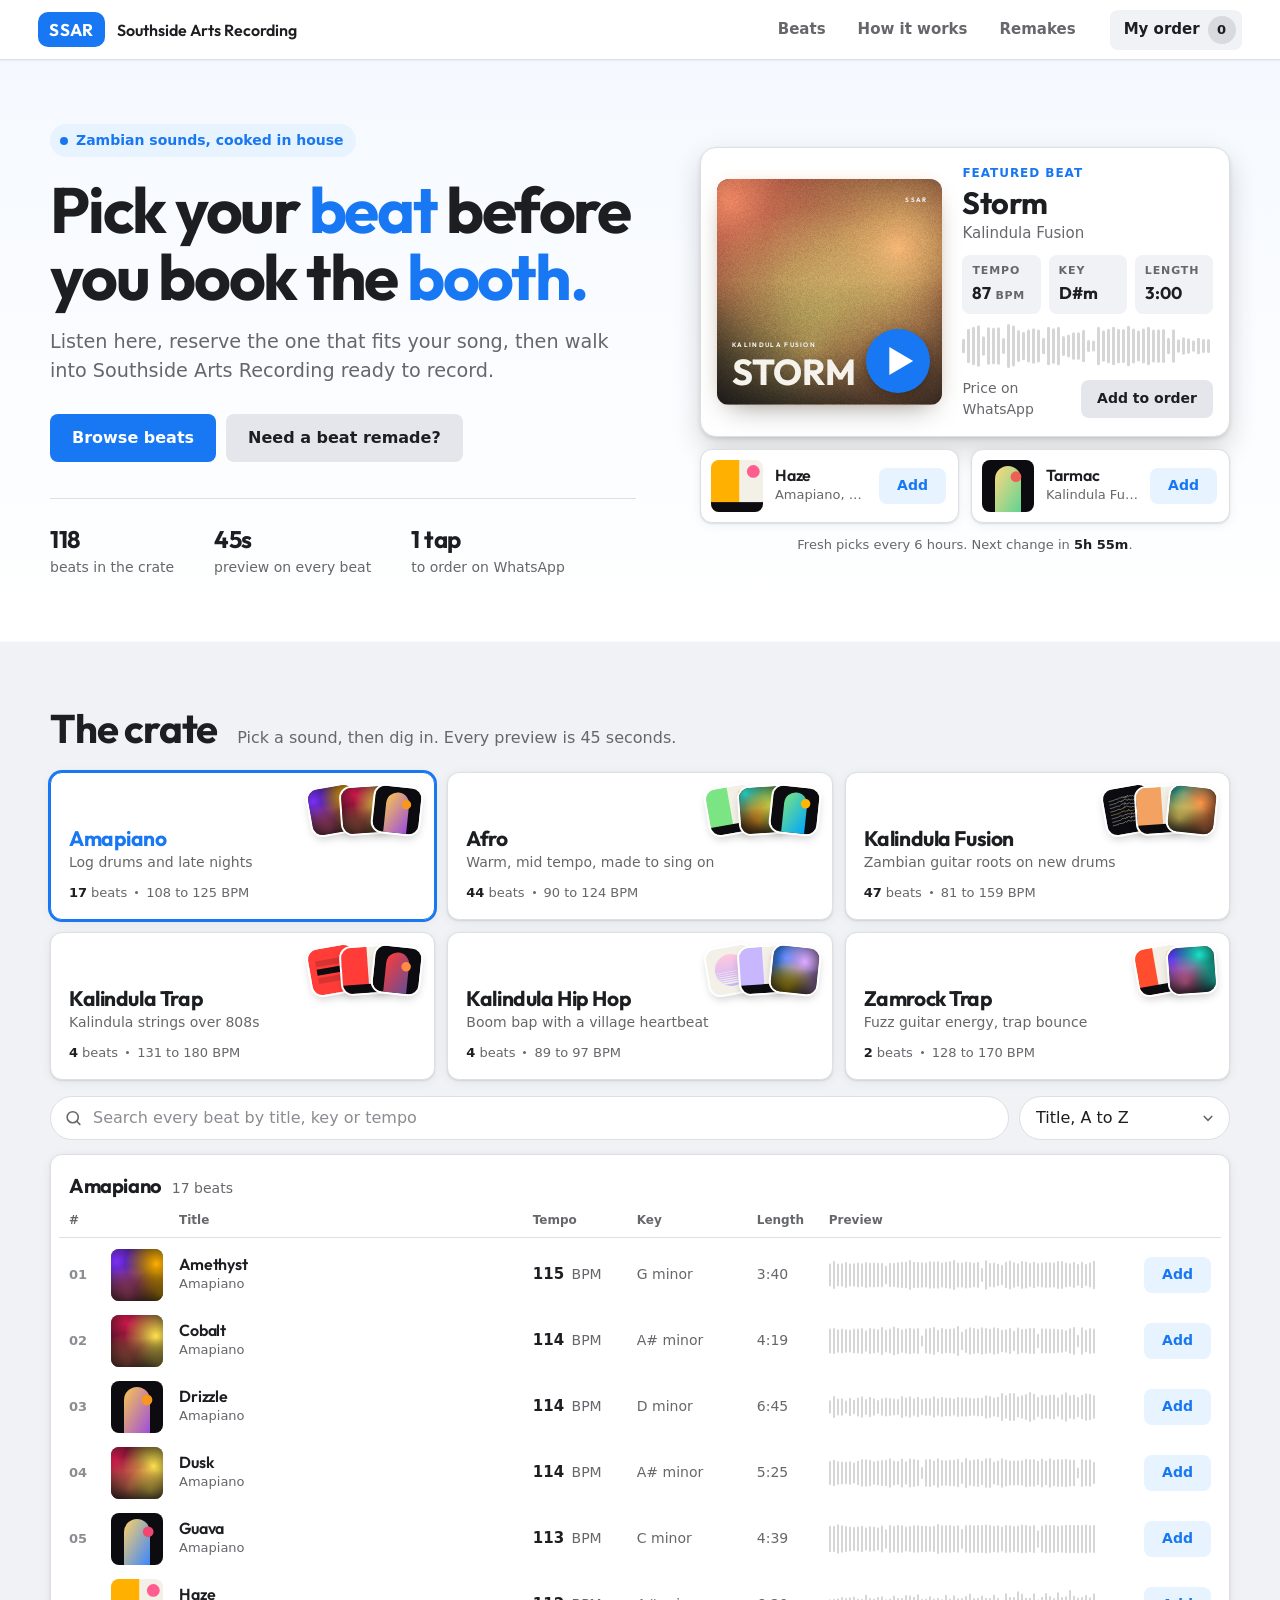
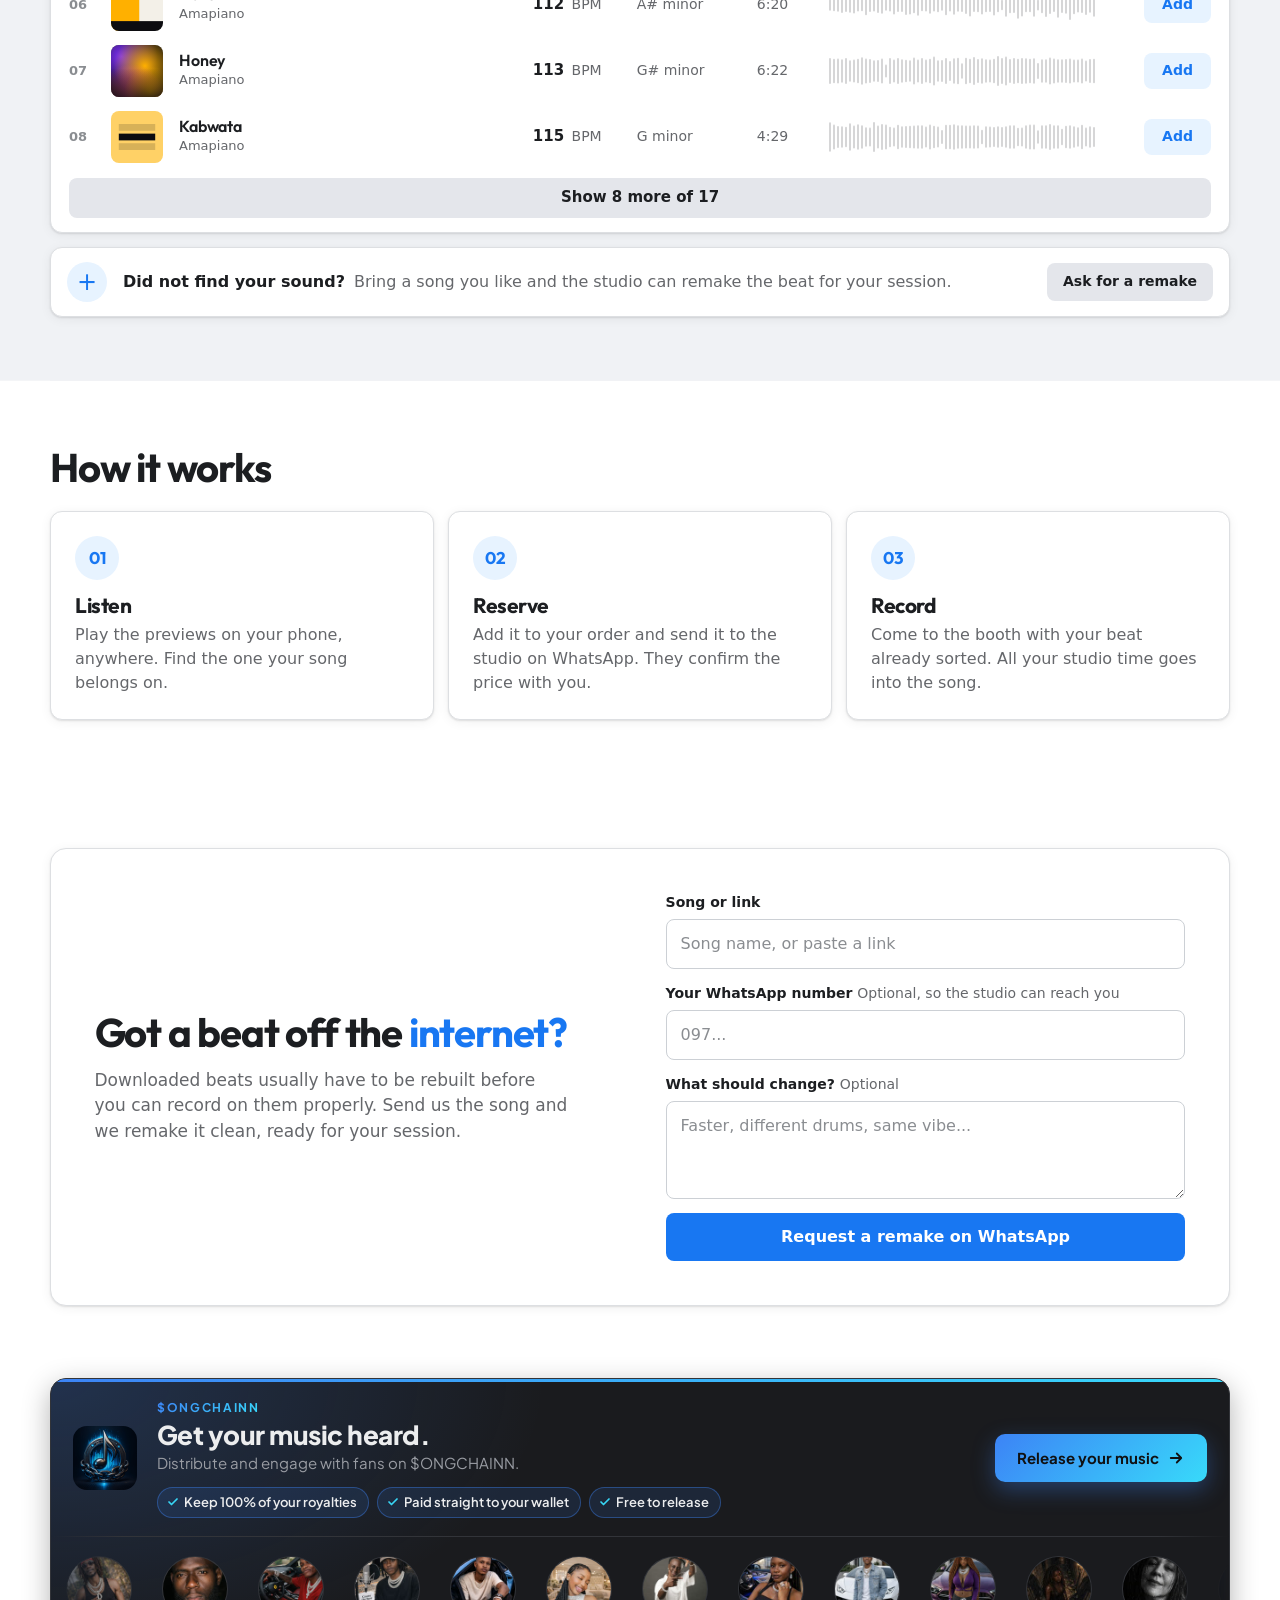
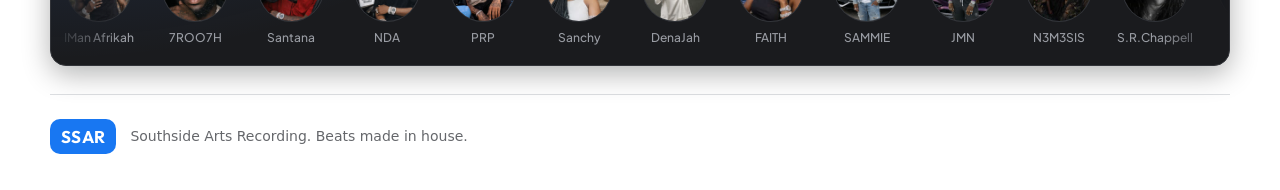
==== index.html @ 7a05a8c2 "Deploy 20261027125028: site" ====
<!doctype html>
<html lang="en">
<head>
  <meta charset="utf-8">
  <meta name="viewport" content="width=device-width, initial-scale=1, viewport-fit=cover">
  <title>SSAR Beats | Southside Arts Recording</title>
  <meta name="description" content="Pick your beat before you book the booth. Listen to beats from Southside Arts Recording, reserve the one you want, then come in and record.">
  <meta name="theme-color" content="#ffffff">
  <link rel="manifest" href="manifest.webmanifest">
  <link rel="icon" href="icon.svg" type="image/svg+xml">
  <link rel="apple-touch-icon" href="icons/apple-touch-icon.png">
  <meta name="mobile-web-app-capable" content="yes">
  <meta name="apple-mobile-web-app-capable" content="yes">
  <meta name="apple-mobile-web-app-title" content="SSAR Beats">
  <meta name="apple-mobile-web-app-status-bar-style" content="default">
  <link rel="stylesheet" href="styles.css">
</head>
<body>
  <a class="skip" href="#beats">Skip to beats</a>
  <div class="bg" id="bg" aria-hidden="true"></div>

  <header class="top glass">
    <a class="brand" href="#" aria-label="Southside Arts Recording, home">
      <span class="brand-mark">SSAR</span>
      <span class="brand-name">Southside Arts Recording</span>
    </a>
    <nav class="nav" aria-label="Main">
      <a href="#beats">Beats</a>
      <a href="#how">How it works</a>
      <a href="#remake">Remakes</a>
    </nav>
    <button class="install-btn" id="install" type="button" hidden>
      <svg viewBox="0 0 24 24" aria-hidden="true"><path d="M12 3v11m0 0 4.5-4.5M12 14 7.5 9.5M5 19h14"/></svg>
      <span>Save app</span>
    </button>
    <button class="cart-btn" id="open-cart" type="button">
      My order <span class="count" id="cart-count" aria-label="beats in order">0</span>
    </button>
  </header>

  <main>
    <section class="hero wrap" id="top">
      <div class="hero-copy">
        <p class="eyebrow"><i></i>Zambian sounds, cooked in house</p>
        <h1>Pick your <span class="grad">beat</span> before you book the <span class="grad">booth.</span></h1>
        <p class="lede">Listen here, reserve the one that fits your song, then walk into Southside Arts Recording ready to record.</p>
        <div class="hero-cta">
          <a class="btn primary" href="#beats">Browse beats</a>
          <a class="btn" href="#remake">Need a beat remade?</a>
        </div>
        <ul class="facts">
          <li><strong id="fact-count">0</strong><span>beats in the crate</span></li>
          <li><strong><span data-preview></span>s</strong><span>preview on every beat</span></li>
          <li><strong>1 tap</strong><span>to order on WhatsApp</span></li>
        </ul>
      </div>
      <div class="deck" id="deck" aria-label="Featured beat"></div>
    </section>

    <section class="section wrap" id="beats">
      <div class="section-head">
        <h2>The crate</h2>
        <p>Pick a sound, then dig in. Every preview is <span data-preview></span> seconds.</p>
      </div>
      <div class="shelves" id="genres" role="group" aria-label="Genres"></div>
      <div class="toolbar">
        <label class="search">
          <svg viewBox="0 0 24 24" aria-hidden="true"><circle cx="11" cy="11" r="7"/><path d="m20 20-3.6-3.6"/></svg>
          <input id="search" type="search" placeholder="Search every beat by title, key or tempo" aria-label="Search beats" autocomplete="off">
        </label>
        <label class="sort">
          <span class="sr">Sort beats</span>
          <select id="sort">
            <option value="title">Title, A to Z</option>
            <option value="slow">Tempo, slow to fast</option>
            <option value="fast">Tempo, fast to slow</option>
          </select>
        </label>
      </div>
      <div class="list glass" id="beat-list"></div>
      <a class="more-row glass" href="#remake">
        <span class="more-plus" aria-hidden="true">+</span>
        <span><strong>Did not find your sound?</strong> Bring a song you like and the studio can remake the beat for your session.</span>
        <span class="btn small">Ask for a remake</span>
      </a>
    </section>

    <section class="section wrap" id="how">
      <div class="section-head">
        <h2>How it works</h2>
      </div>
      <ol class="steps">
        <li class="glass">
          <span class="step-n">01</span>
          <h3>Listen</h3>
          <p>Play the previews on your phone, anywhere. Find the one your song belongs on.</p>
        </li>
        <li class="glass">
          <span class="step-n">02</span>
          <h3>Reserve</h3>
          <p>Add it to your order and send it to the studio on WhatsApp. They confirm the price with you.</p>
        </li>
        <li class="glass">
          <span class="step-n">03</span>
          <h3>Record</h3>
          <p>Come to the booth with your beat already sorted. All your studio time goes into the song.</p>
        </li>
      </ol>
    </section>

    <section class="section wrap" id="remake">
      <div class="remake glass">
        <div class="remake-copy">
          <h2>Got a beat off the <span class="grad">internet?</span></h2>
          <p>Downloaded beats usually have to be rebuilt before you can record on them properly. Send us the song and we remake it clean, ready for your session.</p>
        </div>
        <form class="form" id="remake-form">
          <label>Song or link
            <input name="song" required autocomplete="off" placeholder="Song name, or paste a link">
          </label>
          <label><span>Your WhatsApp number <span class="opt">Optional, so the studio can reach you</span></span>
            <input name="phone" type="tel" inputmode="tel" autocomplete="tel" placeholder="097...">
          </label>
          <input class="trap" name="website" tabindex="-1" autocomplete="off" aria-hidden="true">
          <label><span>What should change? <span class="opt">Optional</span></span>
            <textarea name="details" rows="3" placeholder="Faster, different drums, same vibe..."></textarea>
          </label>
          <button class="btn primary" type="submit">Request a remake on WhatsApp</button>
        </form>
      </div>
    </section>
  </main>

  <aside class="wrap promo-wrap" aria-label="From our partner">
    <a class="promo" href="https://songchainn.xyz" target="_blank" rel="noopener">
      <span class="promo-row">
        <img class="promo-logo" src="partner/songchainn.png" alt="" width="64" height="64" loading="lazy">
        <span class="promo-copy">
          <span class="promo-name">$ONGCHAINN</span>
          <strong>Get your music heard.</strong>
          <span>Distribute and engage with fans on $ONGCHAINN.</span>
          <span class="promo-perks"><i>Keep 100% of your royalties</i><i>Paid straight to your wallet</i><i>Free to release</i></span>
        </span>
        <span class="promo-cta">Release your music <svg viewBox="0 0 24 24" aria-hidden="true"><path d="M5 12h14m0 0-6-6m6 6-6 6"/></svg></span>
      </span>
      <span class="promo-artists" id="sc-artists" hidden></span>
    </a>
  </aside>

  <footer class="foot wrap">
    <span class="brand-mark">SSAR</span>
    <p>Southside Arts Recording. Beats made in house.</p>
  </footer>

  <nav class="tabbar" aria-label="App">
    <a href="#top" data-tab="top"><svg viewBox="0 0 24 24" aria-hidden="true"><path d="M4 11 12 4l8 7v8a1 1 0 0 1-1 1h-4v-6H9v6H5a1 1 0 0 1-1-1z"/></svg>Home</a>
    <a href="#beats" data-tab="beats"><svg viewBox="0 0 24 24" aria-hidden="true"><path d="M9 18V6l10-2v12"/><circle cx="6.5" cy="18" r="2.5"/><circle cx="16.5" cy="16" r="2.5"/></svg>Beats</a>
    <a href="#remake" data-tab="remake"><svg viewBox="0 0 24 24" aria-hidden="true"><path d="M4 12a8 8 0 0 1 14-5.3L20 9M20 4v5h-5M20 12a8 8 0 0 1-14 5.3L4 15M4 20v-5h5"/></svg>Remakes</a>
    <button type="button" id="tab-order"><svg viewBox="0 0 24 24" aria-hidden="true"><path d="M6 7h12l-1 13H7zM9 7a3 3 0 0 1 6 0"/></svg>Order<span class="count" id="tab-count" hidden>0</span></button>
  </nav>

  <div class="player glass" id="player" hidden>
    <div class="thumb" id="player-thumb"></div>
    <div class="player-info">
      <strong id="player-title"></strong>
      <span id="player-specs"></span>
    </div>
    <button class="play small" id="player-toggle" type="button" aria-label="Pause"></button>
    <canvas class="wave" id="player-wave" data-wave="" role="slider" tabindex="0" aria-label="Seek in preview" aria-valuemin="0" aria-valuemax="60" aria-valuenow="0"></canvas>
    <span class="player-time" id="player-time">0:00</span>
    <button class="btn small" id="player-add" type="button">Add to order</button>
  </div>

  <dialog class="drawer" id="cart" aria-labelledby="cart-title">
    <div class="drawer-head">
      <h2 id="cart-title">My order</h2>
      <button class="icon-btn" id="close-cart" type="button" aria-label="Close order">&times;</button>
    </div>
    <ul class="cart-items" id="cart-items"></ul>
    <p class="cart-empty" id="cart-empty">No beats yet. Add one and it shows up here.</p>
    <form class="form" id="order-form">
      <p class="cart-total" id="cart-total"></p>
      <label>Your artist name
        <input name="name" required autocomplete="name">
      </label>
      <label><span>Your WhatsApp number <span class="opt">Optional, so the studio can reach you</span></span>
        <input name="phone" type="tel" inputmode="tel" autocomplete="tel" placeholder="097...">
      </label>
      <input class="trap" name="website" tabindex="-1" autocomplete="off" aria-hidden="true">
      <label class="check">
        <input type="checkbox" name="session" id="want-session">
        I also want to book a recording session
      </label>
      <label id="session-date" hidden>Day that works for you
        <input type="date" name="date">
      </label>
      <label><span>Anything the studio should know? <span class="opt">Optional</span></span>
        <textarea name="note" rows="2"></textarea>
      </label>
      <button class="btn primary" type="submit" id="order-send">Send order on WhatsApp</button>
      <p class="form-note" id="order-note" role="status"></p>
    </form>
  </dialog>

  <dialog class="sheet" id="install-help" aria-labelledby="install-title">
    <h2 id="install-title">Save SSAR Beats to your phone</h2>
    <ol>
      <li>Tap the <strong>Share</strong> button in your browser.</li>
      <li>Choose <strong>Add to Home Screen</strong>.</li>
      <li>Tap <strong>Add</strong>. The app icon lands on your home screen.</li>
    </ol>
    <button class="btn primary" id="install-close" type="button">Got it</button>
  </dialog>

  <script src="data/beats.js"></script>
  <script src="data/peaks.js"></script>
  <script src="data/env.js"></script>
  <script src="data/songchainn.js"></script>
  <script src="art.js"></script>
  <script src="app.js"></script>
</body>
</html>
---- styles.css ----
@font-face { font-family: Outfit; src: url(fonts/outfit.woff2) format('woff2'); font-weight: 300 700; font-display: swap; }

/* White and blue, clean and official. The colour on the page comes from the beat artwork. */
:root {
  --blue: #1877f2;
  --blue-dark: #166fe5;
  --blue-soft: #e7f3ff;
  --text: #1c1e21;
  --muted: #65676b;
  --line: #dddfe2;
  --fill: #f0f2f5;
  --card: #fff;
  --display: Outfit, 'Segoe UI', system-ui, -apple-system, Roboto, Helvetica, Arial, sans-serif;
  --body: system-ui, -apple-system, 'Segoe UI', Roboto, Helvetica, Arial, sans-serif;
  --r: 12px;
  --shadow: 0 1px 2px rgba(0, 0, 0, 0.1), 0 2px 12px rgba(0, 0, 0, 0.06);
  --shadow-up: 0 2px 4px rgba(0, 0, 0, 0.1), 0 12px 28px rgba(0, 0, 0, 0.16);
}

* { box-sizing: border-box; }
html { scroll-behavior: smooth; scroll-padding-top: 76px; }
body {
  margin: 0;
  background: #fff;
  color: var(--text);
  font: 400 16px/1.5 var(--body);
  -webkit-font-smoothing: antialiased;
  overflow-x: hidden;
}
body.has-player { padding-bottom: 96px; }
h1, h2, h3, h4 { font-family: var(--display); font-weight: 700; line-height: 1.1; margin: 0; letter-spacing: -0.02em; }
p { margin: 0; }
a { color: inherit; }
button, input, textarea, select { font: inherit; color: inherit; }
:focus-visible { outline: 3px solid rgba(24, 119, 242, 0.45); outline-offset: 2px; }
[hidden] { display: none !important; }
.wrap { width: min(1180px, 100% - clamp(32px, 6vw, 80px)); margin-inline: auto; }
.grad { color: var(--blue); }
.sr { position: absolute; width: 1px; height: 1px; overflow: hidden; clip-path: inset(50%); }
.bg { display: none; }

.skip { position: absolute; left: -999px; top: 8px; background: var(--blue); color: #fff; padding: 8px 14px; border-radius: 8px; z-index: 60; }
.skip:focus { left: 8px; }

/* white card, used for panels */
.glass { background: var(--card); border: 1px solid var(--line); box-shadow: var(--shadow); }

/* ---------- header ---------- */
.top {
  position: sticky; top: 0; z-index: 20;
  display: flex; align-items: center; gap: 16px;
  height: 60px; padding: 0 clamp(16px, 3vw, 40px);
  background: #fff; border: 0; border-bottom: 1px solid var(--line); box-shadow: 0 1px 2px rgba(0, 0, 0, 0.06);
}
.brand { display: flex; align-items: center; gap: 12px; text-decoration: none; }
.brand-mark {
  font-family: var(--display); font-weight: 700; font-size: 17px; letter-spacing: 0.02em; line-height: 1;
  background: var(--blue); color: #fff; padding: 9px 11px; border-radius: 10px;
}
.brand-name { font-family: var(--display); font-weight: 600; font-size: 16px; }
.nav { display: flex; gap: 4px; margin-left: auto; margin-right: 4px; }
.nav a { text-decoration: none; font-weight: 600; font-size: 15px; color: var(--muted); padding: 9px 14px; border-radius: 8px; transition: background 0.15s, color 0.15s; }
.nav a:hover { background: var(--fill); color: var(--text); }
.install-btn {
  display: inline-flex; align-items: center; gap: 8px; min-height: 40px; padding: 0 14px 0 12px;
  border-radius: 8px; border: 0; cursor: pointer; font-weight: 600; font-size: 15px; color: #fff; background: var(--blue);
  transition: background 0.15s;
}
.install-btn:hover { background: var(--blue-dark); }
.install-btn svg { width: 19px; height: 19px; fill: none; stroke: currentColor; stroke-width: 2.2; stroke-linecap: round; stroke-linejoin: round; }
.cart-btn {
  display: inline-flex; align-items: center; gap: 8px; min-height: 40px;
  background: var(--fill); border: 0; border-radius: 8px;
  padding: 0 6px 0 14px; cursor: pointer; font-weight: 600; font-size: 15px; transition: background 0.15s;
}
.cart-btn:hover { background: #e4e6eb; }
.count { min-width: 28px; height: 28px; padding: 0 6px; display: grid; place-items: center; border-radius: 999px; background: #d8dadf; font-size: 13px; font-weight: 700; }
.count.some { background: var(--blue); color: #fff; }

/* ---------- hero ---------- */
.hero {
  display: grid; grid-template-columns: minmax(0, 1.05fr) minmax(0, 0.95fr); gap: clamp(32px, 5vw, 72px); align-items: center;
  padding-block: clamp(36px, 5vw, 72px) clamp(40px, 5vw, 72px);
}
main > .hero { position: relative; }
main > .hero::before { content: ''; position: absolute; z-index: -1; inset: 0 -100vw; background: linear-gradient(180deg, #f5f9ff, #fff); }
.eyebrow {
  display: inline-flex; align-items: center; gap: 8px;
  padding: 6px 12px 6px 10px; border-radius: 999px; background: var(--blue-soft); color: var(--blue);
  font-size: 14px; font-weight: 600; margin-bottom: 20px;
}
.eyebrow i { width: 8px; height: 8px; border-radius: 50%; background: var(--blue); }
h1 { font-size: clamp(36px, 5vw, 66px); letter-spacing: -0.035em; line-height: 1.04; }
.lede { margin-top: 18px; max-width: 46ch; font-size: clamp(17px, 1.5vw, 20px); color: var(--muted); }
.hero-cta { display: flex; flex-wrap: wrap; gap: 10px; margin-top: 28px; }
.facts { list-style: none; margin: 36px 0 0; padding: 22px 0 0; display: flex; flex-wrap: wrap; gap: 16px 40px; border-top: 1px solid var(--line); }
.facts li { display: grid; }
.facts strong { font-family: var(--display); font-weight: 700; font-size: 24px; letter-spacing: -0.02em; }
.facts li > span { font-size: 14px; color: var(--muted); }

/* ---------- buttons ---------- */
.btn {
  display: inline-flex; align-items: center; justify-content: center;
  min-height: 48px; padding: 0 22px; border-radius: 8px;
  border: 0; background: #e4e6eb; color: var(--text);
  font-weight: 600; font-size: 16px; text-decoration: none; cursor: pointer; white-space: nowrap;
  transition: background 0.15s;
}
.btn:hover { background: #d8dadf; }
.btn.primary { background: var(--blue); color: #fff; }
.btn.primary:hover { background: var(--blue-dark); }
.btn.small { min-height: 38px; padding: 0 16px; font-size: 14px; }
.btn.added { background: var(--blue-soft); color: var(--blue); }
.btn.added:hover { background: #dbe7f2; }
.icon-btn { width: 36px; height: 36px; flex: none; border-radius: 50%; border: 0; background: var(--fill); font-size: 22px; line-height: 1; cursor: pointer; color: var(--muted); }
.icon-btn:hover { background: #e4e6eb; }

.play {
  flex: none; width: 56px; height: 56px; border-radius: 50%; border: 0; cursor: pointer;
  background: var(--blue); color: #fff; display: grid; place-items: center;
  box-shadow: 0 2px 8px rgba(24, 119, 242, 0.4);
  transition: transform 0.15s, background 0.15s;
}
.play:hover { transform: scale(1.06); background: var(--blue-dark); }
.play svg { width: 26px; height: 26px; fill: currentColor; grid-area: 1 / 1; }
.play .i-pause, .play.on .i-play { display: none; }
.play.on .i-pause { display: block; }
.play.big { width: 64px; height: 64px; }
.play.small { width: 44px; height: 44px; }
.play.small svg { width: 22px; height: 22px; }

/* ---------- featured picks ---------- */
.deck { --lvl: 0; --c1: var(--blue); display: grid; gap: 12px; }
.feature { display: grid; grid-template-columns: minmax(0, 0.9fr) minmax(0, 1fr); gap: 20px; align-items: center; padding: 16px; border-radius: 16px; box-shadow: var(--shadow-up); }
.cover {
  position: relative; aspect-ratio: 1; border-radius: 12px; overflow: hidden;
  box-shadow: 0 12px 28px -12px rgba(0, 0, 0, 0.4), 0 0 calc(18px + 46px * var(--lvl)) calc(-12px + 8px * var(--lvl)) var(--c1);
}
.cover svg, .cover img, .thumb svg, .thumb img { display: block; width: 100%; height: 100%; object-fit: cover; }
.cover .play { position: absolute; right: 12px; bottom: 12px; box-shadow: 0 4px 14px rgba(0, 0, 0, 0.35); }
.feature-body { min-width: 0; display: grid; gap: 10px; }
.kicker { font-size: 12px; font-weight: 700; letter-spacing: 0.08em; text-transform: uppercase; color: var(--blue); }
.feature-body h3 { font-size: clamp(24px, 2.4vw, 32px); margin-top: -6px; white-space: nowrap; overflow: hidden; text-overflow: ellipsis; }
.feature-body > p { color: var(--muted); font-size: 15px; margin-top: -8px; }
.feature-body .wave { height: 44px; }
.deck-foot { display: flex; align-items: center; justify-content: space-between; gap: 12px; }
.picks { display: grid; grid-template-columns: 1fr 1fr; gap: 12px; }
.pick { display: grid; grid-template-columns: auto minmax(0, 1fr) auto; gap: 12px; align-items: center; padding: 10px 12px 10px 10px; border-radius: var(--r); }
.pick:hover .row-play, .pick.current .row-play { opacity: 1; }
.pick.current h4 { color: var(--blue); }
.picks-note { font-size: 13px; color: var(--muted); text-align: center; }
.picks-note span { font-weight: 600; color: var(--text); }

.stats { margin: 0; display: grid; grid-template-columns: repeat(3, 1fr); gap: 8px; }
.stats div { padding: 8px 10px; border-radius: 8px; background: var(--fill); min-width: 0; }
.stats dt { font-size: 11px; font-weight: 700; letter-spacing: 0.08em; text-transform: uppercase; color: var(--muted); }
.stats dd { margin: 1px 0 0; font-family: var(--display); font-weight: 700; font-size: 17px; white-space: nowrap; }
.stats small { font-family: var(--body); font-size: 11px; font-weight: 700; letter-spacing: 0.06em; color: var(--muted); margin-left: 4px; }
.wave { display: block; width: 100%; height: 48px; cursor: pointer; }
.price { font-family: var(--display); font-weight: 700; font-size: 20px; }
.price.ask { font-family: var(--body); font-size: 14px; font-weight: 400; color: var(--muted); }

/* ---------- sections ---------- */
.section { padding-block: clamp(36px, 5vw, 64px); }
#beats { background: var(--fill); box-shadow: 0 0 0 100vmax var(--fill); clip-path: inset(0 -100vmax); }
.section-head { display: flex; flex-wrap: wrap; align-items: baseline; gap: 6px 20px; margin-bottom: 22px; }
h2 { font-size: clamp(28px, 3.4vw, 40px); letter-spacing: -0.03em; }
.section-head p { color: var(--muted); }
.reveal { opacity: 0; transform: translateY(20px); transition: opacity 0.6s ease, transform 0.6s ease; }
.reveal.in { opacity: 1; transform: none; }

/* ---------- the crate: genre shelves, search, tracklist ---------- */
.shelves { display: grid; grid-template-columns: repeat(3, minmax(0, 1fr)); gap: 12px; margin-bottom: 16px; }
.shelf {
  position: relative; text-align: left; cursor: pointer; display: grid; gap: 2px; align-content: end;
  min-height: 148px; padding: 16px 18px; border-radius: var(--r); border: 1px solid var(--line); background: #fff; color: var(--text);
  box-shadow: var(--shadow);
  transition: transform 0.2s, box-shadow 0.2s, border-color 0.2s;
}
.shelf:hover { transform: translateY(-2px); box-shadow: var(--shadow-up); }
.shelf[aria-pressed='true'] { border-color: var(--blue); box-shadow: 0 0 0 2px var(--blue), var(--shadow); }
.shelf[aria-pressed='true'] strong { color: var(--blue); }
.shelf-arts { position: absolute; top: 14px; right: 14px; display: flex; }
.shelf-arts i { width: 46px; height: 46px; border-radius: 10px; overflow: hidden; margin-left: -14px; box-shadow: 0 0 0 2px #fff, 0 4px 10px rgba(0, 0, 0, 0.2); rotate: 6deg; }
.shelf-arts i:nth-child(2) { rotate: -4deg; }
.shelf-arts i:nth-child(1) { rotate: -10deg; }
.shelf-arts svg, .shelf-arts img { display: block; width: 100%; height: 100%; object-fit: cover; }
.shelf strong { font-family: var(--display); font-weight: 700; font-size: clamp(18px, 1.7vw, 21px); letter-spacing: -0.02em; line-height: 1.15; }
.shelf-about { font-size: 14px; color: var(--muted); }
.shelf-meta { display: flex; align-items: center; gap: 8px; margin-top: 8px; font-size: 13px; color: var(--muted); }
.shelf-meta b { color: var(--text); font-weight: 700; margin-right: -4px; }
.shelf-meta i { width: 3px; height: 3px; border-radius: 50%; background: var(--muted); }

.toolbar { display: flex; flex-wrap: wrap; gap: 10px; align-items: center; margin-bottom: 14px; }
.search { flex: 1 1 260px; position: relative; display: block; }
.search svg { position: absolute; left: 14px; top: 50%; width: 19px; height: 19px; translate: 0 -50%; fill: none; stroke: var(--muted); stroke-width: 2; stroke-linecap: round; pointer-events: none; }
.search input, .sort select { width: 100%; min-height: 44px; border-radius: 999px; border: 1px solid var(--line); background: #fff; font-size: 16px; transition: border-color 0.15s, box-shadow 0.15s; }
.search input { padding: 0 16px 0 42px; }
.sort select { padding: 0 38px 0 16px; cursor: pointer; appearance: none;
  background-image: url("data:image/svg+xml,%3Csvg xmlns='http://www.w3.org/2000/svg' viewBox='0 0 24 24' fill='none' stroke='%2365676b' stroke-width='2.2' stroke-linecap='round'%3E%3Cpath d='m7 10 5 5 5-5'/%3E%3C/svg%3E");
  background-repeat: no-repeat; background-position: right 12px center; background-size: 18px; }
.search input:focus, .sort select:focus { outline: none; border-color: var(--blue); box-shadow: 0 0 0 3px rgba(24, 119, 242, 0.2); }
.search input::placeholder { color: #8a8d91; }

.list { --cols: 26px 52px minmax(150px, 1.5fr) 88px 104px 56px minmax(120px, 1.2fr) var(--buy, 96px); border-radius: var(--r); padding: 4px 8px 10px; }
.group-head { display: flex; align-items: baseline; gap: 10px; padding: 16px 10px 4px; }
.group-head h3 { font-size: 20px; }
.group-head span { font-size: 14px; color: var(--muted); }
.list-head, .row { display: grid; grid-template-columns: var(--cols); gap: 16px; align-items: center; padding: 7px 10px; }
.list-head { font-size: 12px; font-weight: 600; color: var(--muted); padding-block: 8px; border-bottom: 1px solid var(--line); margin-bottom: 4px; }
.row { border-radius: 8px; transition: background 0.15s; }
.row:hover { background: var(--fill); }
.row.current { background: var(--blue-soft); }
.row-n { font-size: 13px; font-weight: 600; color: #8a8d91; font-variant-numeric: tabular-nums; }
.row.current .row-n { color: var(--blue); }
.row-art { position: relative; width: 52px; height: 52px; padding: 0; border: 0; border-radius: 8px; overflow: hidden; cursor: pointer; background: none; }
.row-art > svg, .row-art > img { display: block; width: 100%; height: 100%; object-fit: cover; }
.row-play { position: absolute; inset: 0; display: grid; place-items: center; background: rgba(0, 0, 0, 0.45); opacity: 0; transition: opacity 0.15s; }
.row-play svg { width: 24px; height: 24px; fill: #fff; grid-area: 1 / 1; }
.row-art .i-pause, .row-art.on .i-play { display: none; }
.row-art.on .i-pause { display: block; }
.row:hover .row-play, .row.current .row-play, .row-art:focus-visible .row-play { opacity: 1; }
.row.playing .row-art { box-shadow: 0 0 0 2px #fff, 0 0 0 4px var(--blue); }
.row-title { min-width: 0; }
.row-title h4 { font-size: 16px; font-weight: 600; letter-spacing: -0.01em; white-space: nowrap; overflow: hidden; text-overflow: ellipsis; }
.row.current h4 { color: var(--blue); }
.row-title p { font-size: 13px; color: var(--muted); white-space: nowrap; overflow: hidden; text-overflow: ellipsis; }
.row-title .m { display: none; }
.row-bpm, .row-key, .row-len { font-size: 14px; color: var(--muted); font-variant-numeric: tabular-nums; white-space: nowrap; }
.row-bpm b { font-weight: 700; font-size: 15px; color: var(--text); margin-right: 3px; }
.row .wave { height: 30px; }
.row-buy { display: flex; align-items: center; justify-content: flex-end; gap: 12px; }
.row-buy .price { font-size: 16px; }
.btn.add { min-height: 36px; padding: 0 18px; background: var(--blue-soft); color: var(--blue); }
.btn.add:hover { background: #dbe7f2; }
.btn.add.added { background: var(--blue); color: #fff; }
.see-all { display: block; width: calc(100% - 20px); margin: 8px 10px 4px; min-height: 40px; border-radius: 8px; border: 0; background: #e4e6eb; cursor: pointer; font-weight: 600; font-size: 15px; color: var(--text); transition: background 0.15s; }
.see-all:hover { background: #d8dadf; }
.empty { padding: 36px 12px; text-align: center; color: var(--muted); }
@media (hover: none) { .row-play { opacity: 1; background: rgba(0, 0, 0, 0.25); } }

.more-row { display: flex; flex-wrap: wrap; align-items: center; gap: 12px 16px; margin-top: 14px; padding: 14px 16px; border-radius: var(--r); text-decoration: none; color: var(--muted); }
.more-row strong { color: var(--text); font-weight: 600; margin-right: 4px; }
.more-row > span:nth-child(2) { flex: 1 1 260px; }
.more-plus { width: 40px; height: 40px; flex: none; border-radius: 50%; display: grid; place-items: center; font-size: 24px; background: var(--blue-soft); color: var(--blue); }

/* ---------- steps ---------- */
.steps { list-style: none; margin: 0; padding: 0; display: grid; grid-template-columns: repeat(3, 1fr); gap: 14px; }
.steps li { border-radius: var(--r); padding: 24px; }
.step-n { display: inline-grid; place-items: center; width: 44px; height: 44px; border-radius: 50%; background: var(--blue-soft); color: var(--blue); font-family: var(--display); font-weight: 700; font-size: 17px; }
.steps h3 { font-size: 21px; margin: 14px 0 6px; }
.steps p { color: var(--muted); }

/* ---------- remake + forms ---------- */
.remake { display: grid; grid-template-columns: 1fr 1fr; gap: clamp(24px, 4vw, 56px); align-items: center; padding: clamp(22px, 3.4vw, 44px); border-radius: 16px; }
.remake-copy p { margin-top: 14px; color: var(--muted); max-width: 44ch; font-size: 17px; }
.form { display: grid; gap: 14px; }
.form label { display: grid; gap: 6px; font-size: 14px; font-weight: 600; }
.opt { font-weight: 400; color: var(--muted); }
.form input:not([type='checkbox']), .form textarea {
  width: 100%; padding: 12px 14px; border-radius: 8px; border: 1px solid #ccd0d5;
  background: #fff; font-size: 16px; font-weight: 400; resize: vertical; transition: border-color 0.15s, box-shadow 0.15s;
}
.form input:focus, .form textarea:focus { outline: none; border-color: var(--blue); box-shadow: 0 0 0 3px rgba(24, 119, 242, 0.2); }
.form input::placeholder, .form textarea::placeholder { color: #8a8d91; }
.form .trap { position: absolute; left: -9999px; width: 1px; height: 1px; opacity: 0; }
.form .check { display: flex; align-items: center; gap: 10px; font-weight: 400; cursor: pointer; }
.form .check input { width: 20px; height: 20px; accent-color: var(--blue); }
.form-note { font-size: 14px; color: var(--blue); min-height: 1.2em; }

/* ---------- partner ad: $ONGCHAINN's own look (its colours, type and logo), not SSAR's ---------- */
@font-face { font-family: 'Plus Jakarta Sans'; src: url(fonts/jakarta.woff2) format('woff2'); font-weight: 400 800; font-display: swap; }
.promo-wrap { padding-block: 8px 28px; }
.promo {
  --sc-bg: hsl(220 8% 7%); --sc-card: hsl(220 7% 11%); --sc-text: hsl(210 6% 93%); --sc-muted: hsl(220 5% 62%);
  --sc-border: hsl(220 6% 21%); --sc-blue: hsl(217 91% 60%); --sc-cyan: hsl(190 95% 60%);
  position: relative; overflow: hidden; display: block; border-radius: 16px; border: 1px solid var(--sc-border); text-decoration: none;
  font-family: 'Plus Jakarta Sans', ui-sans-serif, system-ui, sans-serif; color: var(--sc-text);
  background: radial-gradient(60% 140% at 0% 0%, hsl(217 91% 60% / 0.22), transparent 70%), var(--sc-card);
  box-shadow: 0 8px 28px hsl(220 12% 2% / 0.3);
}
.promo::before { content: ''; position: absolute; inset: 0 0 auto; height: 3px; background: linear-gradient(135deg, var(--sc-blue), var(--sc-cyan)); }
.promo-row { display: flex; flex-wrap: wrap; align-items: center; gap: 14px 20px; padding: 20px 22px 16px; }
.promo-logo { width: 64px; height: 64px; flex: none; border-radius: 14px; background: var(--sc-bg); }
.promo-copy { flex: 1 1 260px; display: grid; gap: 2px; }
.promo-name { font-size: 12px; font-weight: 700; letter-spacing: 0.14em; background: linear-gradient(135deg, var(--sc-blue), var(--sc-cyan)); -webkit-background-clip: text; background-clip: text; color: transparent; justify-self: start; }
.promo-copy strong { font-size: clamp(21px, 2.2vw, 26px); font-weight: 800; letter-spacing: -0.02em; line-height: 1.2; }
.promo-copy > span:nth-of-type(2) { font-size: 15px; color: var(--sc-muted); }
.promo-perks { display: flex; flex-wrap: wrap; gap: 6px 8px; margin-top: 10px; }
.promo-perks i { font-style: normal; font-size: 13px; font-weight: 600; padding: 5px 11px 5px 26px; border-radius: 999px; border: 1px solid hsl(217 91% 60% / 0.4); background: hsl(217 91% 60% / 0.12) no-repeat 9px center / 12px url("data:image/svg+xml,%3Csvg xmlns='http://www.w3.org/2000/svg' viewBox='0 0 24 24' fill='none' stroke='%2338d6f5' stroke-width='3.5' stroke-linecap='round' stroke-linejoin='round'%3E%3Cpath d='m4 12 5 5L20 6'/%3E%3C/svg%3E"); }
.promo-cta svg { width: 18px; height: 18px; fill: none; stroke: currentColor; stroke-width: 2.4; stroke-linecap: round; stroke-linejoin: round; }
.promo-cta { display: inline-flex; align-items: center; gap: 8px; min-height: 48px; padding: 0 22px; box-shadow: 0 8px 22px hsl(217 91% 60% / 0.35); border-radius: 10px; font-weight: 700; font-size: 15px; color: var(--sc-bg); background: linear-gradient(135deg, var(--sc-blue), var(--sc-cyan)); transition: filter 0.2s; }
.promo:hover .promo-cta { filter: brightness(1.12); }
/* the artists strip: never stops moving, like the row on the songchainn.xyz home page */
.promo-artists { display: block; overflow: hidden; padding: 6px 0 18px; border-top: 1px solid var(--sc-border); margin-top: 2px;
  -webkit-mask-image: linear-gradient(90deg, transparent, #000 6%, #000 94%, transparent); mask-image: linear-gradient(90deg, transparent, #000 6%, #000 94%, transparent); }
.sc-track { display: flex; width: max-content; animation: sc-scroll 60s linear infinite; }
.promo:hover .sc-track { animation-play-state: paused; }
.sc-artist { display: grid; justify-items: center; gap: 8px; width: 96px; padding-top: 14px; flex: none; }
.sc-artist img { width: 64px; height: 64px; border-radius: 50%; object-fit: cover; background: var(--sc-bg); box-shadow: 0 0 0 1px var(--sc-border); }
.sc-artist b { font-size: 12px; font-weight: 500; color: var(--sc-muted); max-width: 88px; white-space: nowrap; overflow: hidden; text-overflow: ellipsis; }
@keyframes sc-scroll { to { transform: translateX(-50%); } }

/* ---------- footer ---------- */
.foot { display: flex; align-items: center; gap: 14px; padding-block: 24px 36px; border-top: 1px solid var(--line); color: var(--muted); font-size: 14px; }

/* ---------- player ---------- */
.player {
  position: fixed; left: 0; right: 0; bottom: 12px; z-index: 30;
  width: min(1080px, 100% - 24px); margin-inline: auto;
  display: grid; grid-template-columns: auto auto auto minmax(0, 1fr) auto auto; gap: 14px; align-items: center;
  padding: 10px 14px 10px 10px; border-radius: 14px; box-shadow: var(--shadow-up);
}
.thumb { width: 52px; height: 52px; flex: none; border-radius: 8px; overflow: hidden; }
.player-info { display: grid; line-height: 1.25; min-width: 0; }
.player-info strong { font-family: var(--display); font-weight: 600; font-size: 16px; white-space: nowrap; overflow: hidden; text-overflow: ellipsis; }
.player-info span { font-size: 13px; color: var(--muted); white-space: nowrap; }
.player .wave { height: 38px; }
.player-time { font-size: 13px; color: var(--muted); font-variant-numeric: tabular-nums; white-space: nowrap; }

/* ---------- order drawer + install sheet ---------- */
.drawer {
  margin: 0 0 0 auto; height: 100dvh; max-height: none; width: min(420px, 100vw); max-width: none;
  border: 0; padding: 20px; color: var(--text); background: #fff; overflow-y: auto; box-shadow: var(--shadow-up);
}
.drawer[open] { animation: slide 0.25s ease-out; }
@keyframes slide { from { transform: translateX(30px); opacity: 0; } }
.drawer::backdrop, .sheet::backdrop { background: rgba(244, 244, 244, 0.8); }
.drawer-head { display: flex; align-items: center; justify-content: space-between; margin-bottom: 16px; padding-bottom: 14px; border-bottom: 1px solid var(--line); }
.drawer h2 { font-size: 24px; }
.cart-items { list-style: none; margin: 0 0 14px; padding: 0; display: grid; gap: 8px; }
.cart-items li { display: grid; grid-template-columns: auto minmax(0, 1fr) auto auto; gap: 12px; align-items: center; background: var(--fill); border-radius: 10px; padding: 8px 10px 8px 8px; }
.cart-items li > div:nth-child(2) { display: grid; line-height: 1.3; }
.cart-items strong { font-family: var(--display); font-weight: 600; font-size: 16px; }
.cart-items li > div span { font-size: 13px; color: var(--muted); }
.cart-items .price.ask { font-size: 12px; max-width: 70px; text-align: right; line-height: 1.2; }
.cart-empty { color: var(--muted); padding: 20px 0; }
.cart-total { font-weight: 600; padding: 12px 0 2px; border-top: 1px solid var(--line); }
.sheet { width: min(420px, 100vw - 28px); border: 0; border-radius: 12px; padding: 24px; color: var(--text); background: #fff; box-shadow: var(--shadow-up); }
.sheet h2 { font-size: 22px; }
.sheet ol { margin: 16px 0 20px; padding-left: 22px; display: grid; gap: 8px; color: var(--muted); }
.sheet strong { color: var(--text); font-weight: 600; }
.sheet .btn { width: 100%; }

/* ---------- phone tab bar (hidden on wide screens) ---------- */
.tabbar { display: none; }

/* ---------- small screens ---------- */
@media (max-width: 900px) {
  .hero, .remake { grid-template-columns: 1fr; }
  .steps { grid-template-columns: 1fr; }
  .nav, .brand-name { display: none; }
  .install-btn { margin-left: auto; }
  .top { gap: 8px; }
  .top:not(:has(.install-btn:not([hidden]))) .cart-btn { margin-left: auto; }
  .deck { max-width: 560px; }
}
@media (max-width: 820px) {
  .list { --cols: 52px minmax(0, 1fr) auto; padding: 2px 2px 8px; }
  .list-head, .row-n, .row-bpm, .row-key, .row-len, .row .wave { display: none; }
  .row { gap: 12px; padding: 7px 8px; }
  .row-title .m { display: inline; }
  .row-title p span + span::before { content: '\00b7'; margin: 0 6px; }
  .row-buy .price { display: none; }
  .btn.add { padding: 0 14px; }
  .shelves { display: flex; overflow-x: auto; scroll-snap-type: x mandatory; scrollbar-width: none; }
  .shelves::-webkit-scrollbar { display: none; }
  .shelf { flex: 0 0 min(70vw, 250px); scroll-snap-align: start; min-height: 136px; }
}

/* ---------- phones: built like an app. Edge to edge, thumb reach, tab bar at the bottom ---------- */
@media (max-width: 700px) {
  :root { --pad: 16px; --tab: calc(56px + env(safe-area-inset-bottom, 0px)); }
  html { scroll-padding-top: 64px; }
  body { background: var(--fill); padding-bottom: var(--tab); }
  body.has-player { padding-bottom: calc(var(--tab) + 72px); }
  .wrap { width: 100%; padding-inline: var(--pad); }

  .top { height: 56px; padding: 0 12px 0 var(--pad); padding-top: env(safe-area-inset-top, 0px); height: calc(56px + env(safe-area-inset-top, 0px)); }
  .top .cart-btn { display: none; }
  .install-btn { margin-left: auto; min-height: 38px; padding: 0 12px 0 10px; font-size: 14px; }

  .tabbar {
    position: fixed; left: 0; right: 0; bottom: 0; z-index: 25; display: grid; grid-template-columns: repeat(4, 1fr);
    height: var(--tab); padding-bottom: env(safe-area-inset-bottom, 0px);
    background: #fff; border-top: 1px solid var(--line);
  }
  .tabbar a, .tabbar button {
    position: relative; display: grid; justify-items: center; align-content: center; gap: 2px;
    border: 0; background: none; text-decoration: none; cursor: pointer;
    font-size: 11px; font-weight: 600; color: var(--muted); -webkit-tap-highlight-color: transparent;
  }
  .tabbar svg { width: 24px; height: 24px; fill: none; stroke: currentColor; stroke-width: 1.9; stroke-linecap: round; stroke-linejoin: round; }
  .tabbar .on { color: var(--blue); }
  .tabbar .on::before { content: ''; position: absolute; top: -1px; left: 22%; right: 22%; height: 3px; border-radius: 0 0 3px 3px; background: var(--blue); }
  .tabbar .count { position: absolute; top: 5px; left: calc(50% + 6px); min-width: 18px; height: 18px; padding: 0 5px; font-size: 11px; background: #e41e3f; color: #fff; }

  /* each part of the page is a white sheet on grey, the way a feed is laid out */
  main > .hero { background: #fff; padding-block: 22px 20px; gap: 22px; }
  main > .hero::before { display: none; }
  .eyebrow { margin-bottom: 14px; font-size: 13px; }
  h1 { font-size: clamp(30px, 9vw, 40px); }
  .lede { font-size: 16px; margin-top: 12px; }
  .hero-cta { margin-top: 18px; display: grid; grid-template-columns: 1fr 1fr; gap: 8px; }
  .hero-cta .btn { padding: 0 10px; font-size: 15px; }
  .facts { margin-top: 20px; padding-top: 16px; display: grid; grid-template-columns: repeat(3, 1fr); gap: 8px; }
  .facts strong { font-size: 20px; }
  .facts li > span { font-size: 12px; line-height: 1.3; }

  .deck { max-width: none; gap: 8px; }
  .feature { grid-template-columns: 104px minmax(0, 1fr); gap: 4px 14px; padding: 12px; align-items: start; border-radius: var(--r); box-shadow: var(--shadow); }
  .feature .cover { grid-row: 1 / span 3; border-radius: 8px; }
  .feature .cover .play { right: 6px; bottom: 6px; width: 40px; height: 40px; }
  .feature .cover .play svg { width: 20px; height: 20px; }
  .feature-body { display: contents; }
  .feature-body h3 { font-size: 22px; margin: 0; }
  .feature-body > p { margin: 0; font-size: 14px; }
  .feature-body .stats, .feature-body .wave, .feature-body .deck-foot { grid-column: 1 / -1; }
  .feature-body .stats { margin-top: 10px; }
  .stats div { padding: 7px 10px; }
  .stats dd { font-size: 15px; }
  .feature-body .wave { height: 40px; margin-top: 6px; }
  .feature-body .deck-foot { margin-top: 4px; }
  .picks { grid-template-columns: 1fr; gap: 8px; }

  .section { padding-block: 22px; margin-top: 8px; background: #fff; }
  #beats { background: #fff; box-shadow: none; clip-path: none; }
  .section-head { margin-bottom: 14px; }
  h2 { font-size: 26px; }
  .section-head p { font-size: 14px; }
  .reveal { opacity: 1; transform: none; }

  .shelves { margin-inline: calc(var(--pad) * -1); padding: 2px var(--pad) 10px; gap: 10px; scroll-padding-left: var(--pad); }
  .toolbar { gap: 8px; }
  .search { flex: 1 1 100%; }
  .sort { flex: 1 1 100%; }
  .list { margin-inline: calc(var(--pad) * -1); border-radius: 0; border-inline: 0; box-shadow: none; border-top: 1px solid var(--line); border-bottom: 1px solid var(--line); padding: 0 6px 8px; }
  .row { padding: 8px 10px; }
  .row-title h4 { font-size: 16px; }
  .row-title p span:first-child { display: none; }
  .row-title p span:nth-child(2)::before { display: none; }
  .btn.add { min-height: 40px; }
  .more-row { margin-top: 12px; box-shadow: none; }
  .more-row .btn { width: 100%; }

  .steps { gap: 8px; }
  .steps li { display: grid; grid-template-columns: auto 1fr; gap: 2px 14px; padding: 14px; box-shadow: none; }
  .step-n { grid-row: 1 / span 2; }
  .steps h3 { margin: 0; font-size: 18px; align-self: end; }
  .steps p { font-size: 14px; }

  .remake { padding: 0; border: 0; box-shadow: none; gap: 16px; }
  .remake-copy p { font-size: 15px; margin-top: 8px; }
  .form .btn { width: 100%; }

  .promo-wrap { padding-block: 16px 8px; margin-top: 8px; background: #fff; }
  .promo-row { padding: 18px 16px 14px; }
  .promo-logo { width: 52px; height: 52px; }
  .promo-cta { width: 100%; justify-content: center; }
  .foot { background: #fff; border-top: 0; padding-block: 18px 22px; }

  .player {
    bottom: calc(var(--tab) + 8px); width: calc(100% - 16px);
    grid-template-columns: auto minmax(0, 1fr) auto auto; gap: 10px; padding: 8px 10px 8px 8px; border-radius: 12px;
  }
  .player .wave { grid-column: 1 / -1; grid-row: 2; height: 26px; }
  .player-time { display: none; }
  .player .btn { min-height: 40px; padding: 0 12px; }
  .thumb { width: 44px; height: 44px; }
  body.has-player { padding-bottom: calc(var(--tab) + 112px); }

  /* the order opens as a full screen, like a page of its own */
  .drawer { margin: 0; width: 100%; max-width: 100%; height: 100dvh; padding: 16px var(--pad) calc(20px + env(safe-area-inset-bottom, 0px)); padding-top: calc(16px + env(safe-area-inset-top, 0px)); }
  .drawer[open] { animation: rise-up 0.25s ease-out; }
  .drawer .btn.primary { min-height: 52px; }
  .sheet { margin: auto auto 0; width: 100vw; max-width: none; border-radius: 16px 16px 0 0; padding-bottom: calc(24px + env(safe-area-inset-bottom, 0px)); }
}
@keyframes rise-up { from { transform: translateY(40px); opacity: 0; } }
@media (max-width: 380px) {
  .install-btn span { display: none; }
  .install-btn { padding: 0; width: 40px; justify-content: center; }
  .hero-cta { grid-template-columns: 1fr; }
}
@media (prefers-reduced-motion: reduce) {
  html { scroll-behavior: auto; }
  *, *::before, *::after { animation: none !important; transition: none !important; }
  .reveal { opacity: 1; transform: none; }
  .promo-artists { overflow-x: auto; }
}
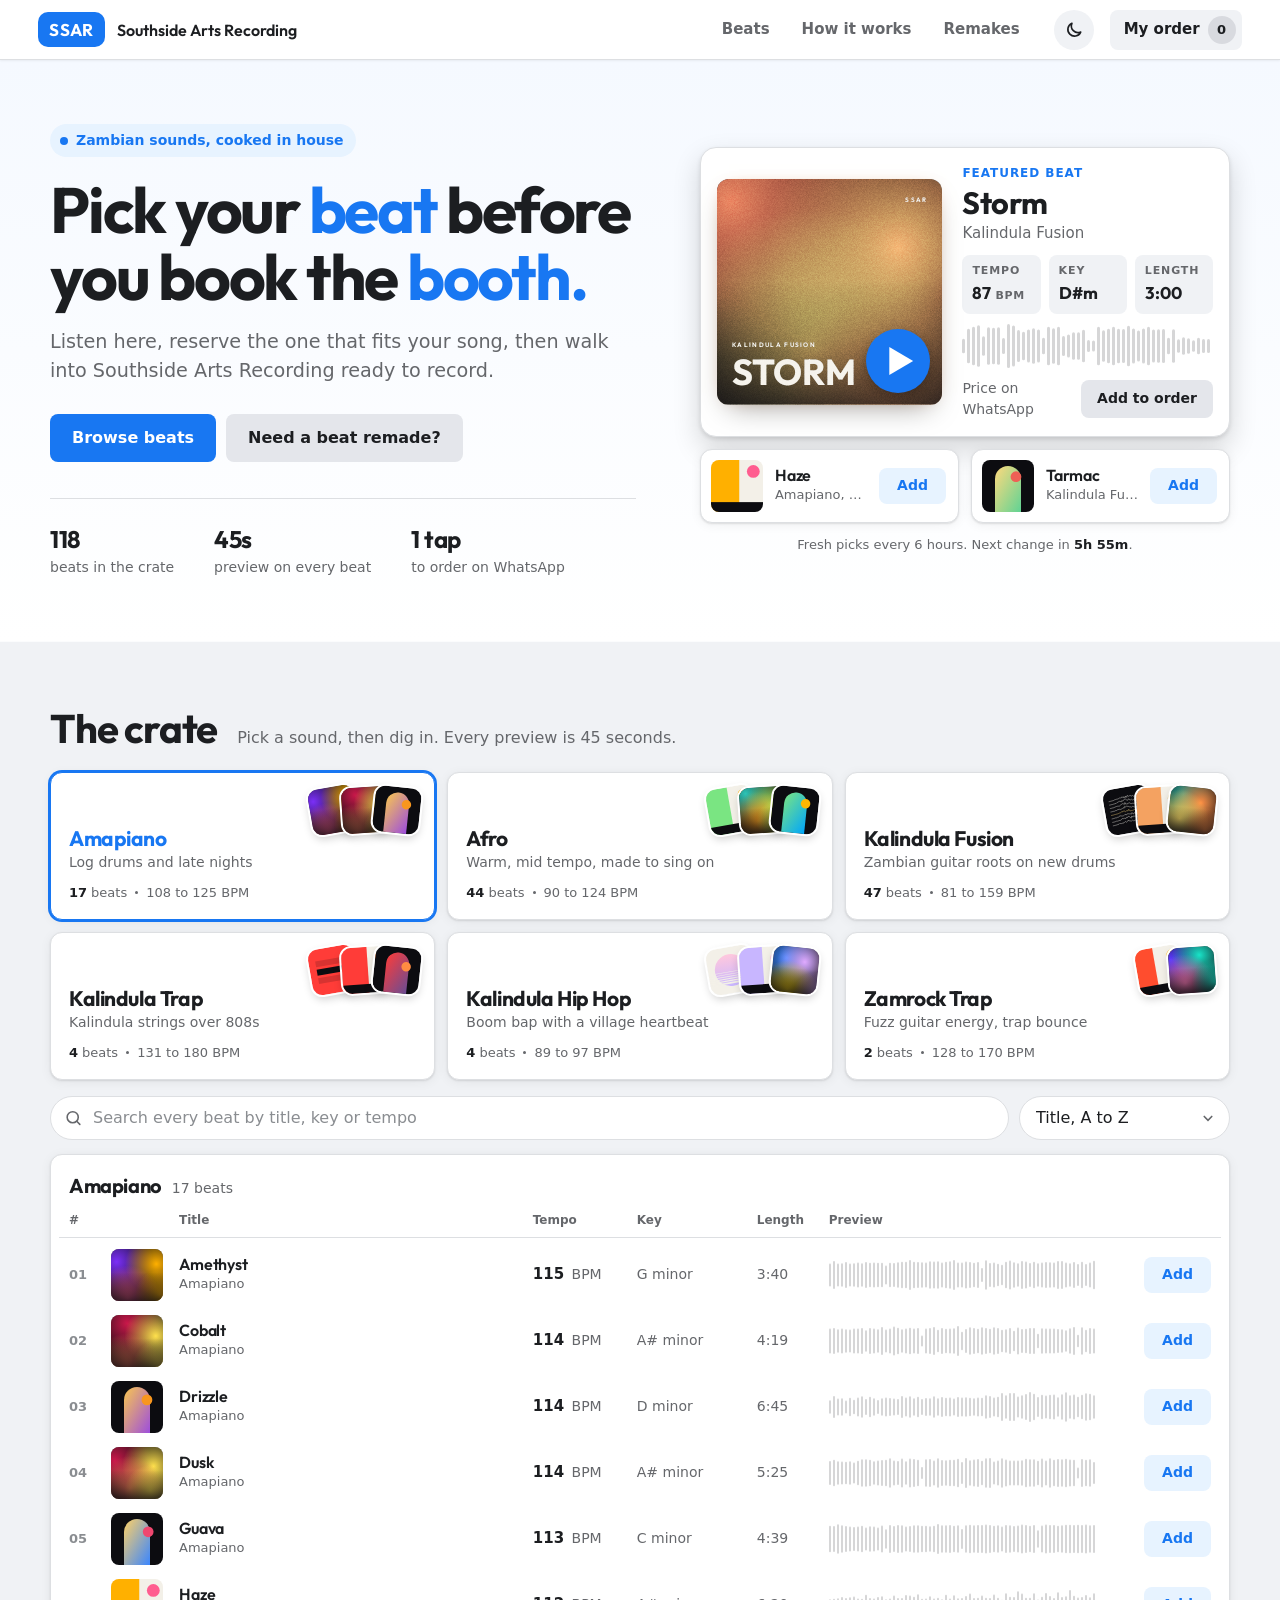
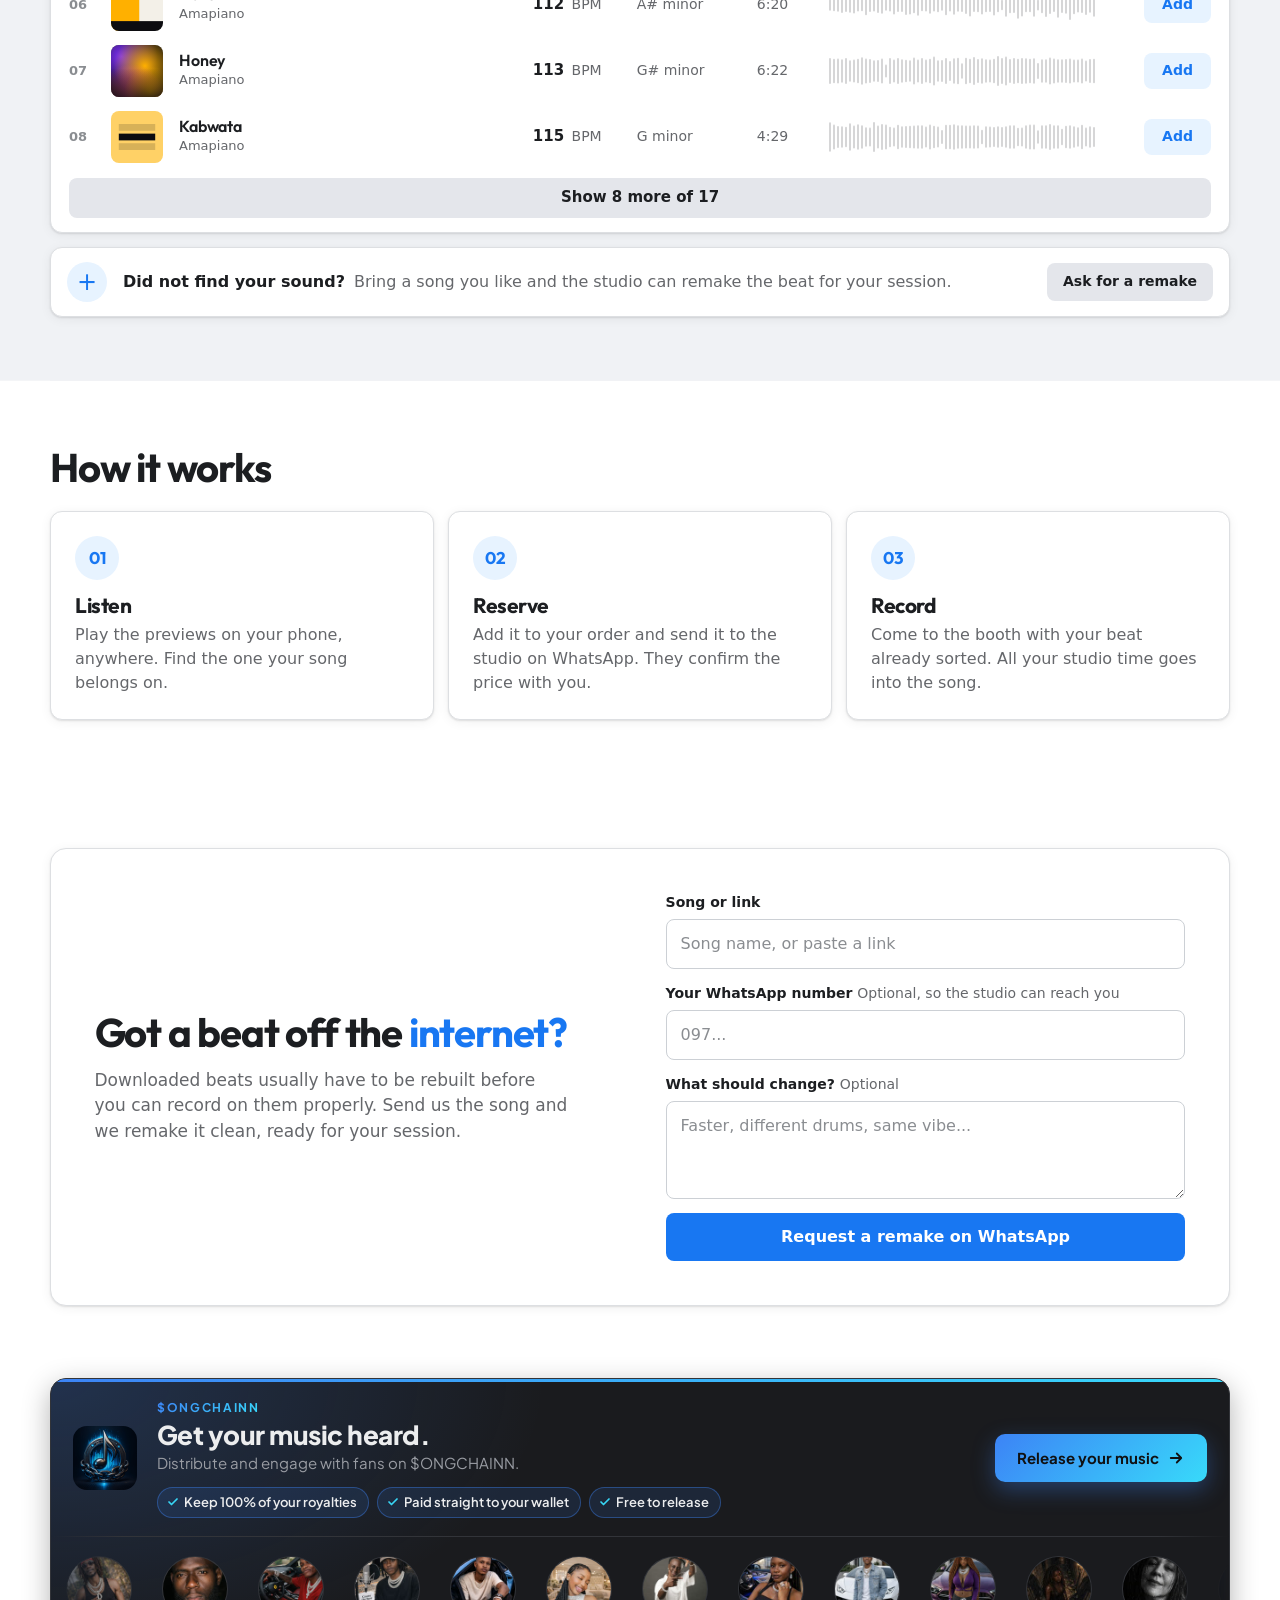
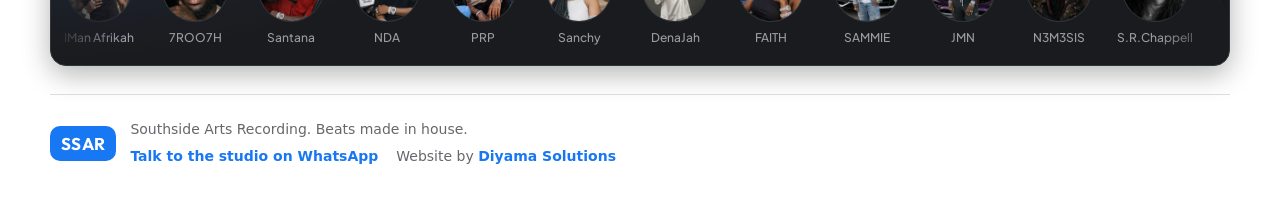
==== commit 5d448a3f: "Deploy 20261114151212: site" ====
--- a/index.html
+++ b/index.html
@@ -6,6 +6,7 @@
   <title>SSAR Beats | Southside Arts Recording</title>
   <meta name="description" content="Pick your beat before you book the booth. Listen to beats from Southside Arts Recording, reserve the one you want, then come in and record.">
   <meta name="theme-color" content="#ffffff">
+  <script>try{var t=localStorage.getItem("ssar-theme")||(matchMedia("(prefers-color-scheme: dark)").matches?"dark":"light");document.documentElement.dataset.theme=t;if(t==="dark")document.querySelector("meta[name=theme-color]").content="#242526"}catch(e){}</script>
   <link rel="manifest" href="manifest.webmanifest">
   <link rel="icon" href="icon.svg" type="image/svg+xml">
   <link rel="apple-touch-icon" href="icons/apple-touch-icon.png">
@@ -32,6 +33,10 @@
     <button class="install-btn" id="install" type="button" hidden>
       <svg viewBox="0 0 24 24" aria-hidden="true"><path d="M12 3v11m0 0 4.5-4.5M12 14 7.5 9.5M5 19h14"/></svg>
       <span>Save app</span>
+    </button>
+    <button class="theme-btn" id="theme" type="button" aria-label="Switch to night mode">
+      <svg class="moon" viewBox="0 0 24 24" aria-hidden="true"><path d="M20 14.5A8 8 0 0 1 9.5 4a8 8 0 1 0 10.5 10.5z"/></svg>
+      <svg class="sun" viewBox="0 0 24 24" aria-hidden="true"><circle cx="12" cy="12" r="4"/><path d="M12 2v2M12 20v2M4.9 4.9l1.4 1.4M17.7 17.7l1.4 1.4M2 12h2M20 12h2M4.9 19.1l1.4-1.4M17.7 6.3l1.4-1.4"/></svg>
     </button>
     <button class="cart-btn" id="open-cart" type="button">
       My order <span class="count" id="cart-count" aria-label="beats in order">0</span>
@@ -149,7 +154,10 @@
 
   <footer class="foot wrap">
     <span class="brand-mark">SSAR</span>
-    <p>Southside Arts Recording. Beats made in house.</p>
+    <div>
+      <p>Southside Arts Recording. Beats made in house.</p>
+      <p class="foot-links"><a id="foot-wa" href="#" target="_blank" rel="noopener">Talk to the studio on WhatsApp</a><span>Website by <a href="https://diyama.online" target="_blank" rel="noopener">Diyama Solutions</a></span></p>
+    </div>
   </footer>
 
   <nav class="tabbar" aria-label="App">
--- a/styles.css
+++ b/styles.css
@@ -10,6 +10,14 @@
   --line: #dddfe2;
   --fill: #f0f2f5;
   --card: #fff;
+  --chip: #e4e6eb;
+  --chip-2: #d8dadf;
+  --blue-soft-2: #dbe7f2;
+  --faint: #8a8d91;
+  --hero-top: #f5f9ff;
+  --field-line: #ccd0d5;
+  --wave-rest: rgba(28, 30, 33, 0.18);
+  color-scheme: light;
   --display: Outfit, 'Segoe UI', system-ui, -apple-system, Roboto, Helvetica, Arial, sans-serif;
   --body: system-ui, -apple-system, 'Segoe UI', Roboto, Helvetica, Arial, sans-serif;
   --r: 12px;
@@ -21,7 +29,7 @@
 html { scroll-behavior: smooth; scroll-padding-top: 76px; }
 body {
   margin: 0;
-  background: #fff;
+  background: var(--card);
   color: var(--text);
   font: 400 16px/1.5 var(--body);
   -webkit-font-smoothing: antialiased;
@@ -39,6 +47,40 @@
 .sr { position: absolute; width: 1px; height: 1px; overflow: hidden; clip-path: inset(50%); }
 .bg { display: none; }
 
+/* Night mode. Follows the phone until the visitor picks, then remembers it (ssar-theme). */
+html[data-theme="dark"] {
+  color-scheme: dark;
+  --blue: #2d88ff;
+  --blue-dark: #4599ff;
+  --blue-soft: #1d2b40;
+  --blue-soft-2: #24364f;
+  --text: #e4e6eb;
+  --muted: #b0b3b8;
+  --faint: #8a8d91;
+  --line: #3a3b3c;
+  --field-line: #4e4f50;
+  --fill: #18191a;
+  --card: #242526;
+  --chip: #3a3b3c;
+  --chip-2: #4e4f50;
+  --hero-top: #1b2230;
+  --wave-rest: rgba(228, 230, 235, 0.22);
+  --shadow: 0 1px 2px rgba(0, 0, 0, 0.4), 0 2px 12px rgba(0, 0, 0, 0.3);
+  --shadow-up: 0 2px 4px rgba(0, 0, 0, 0.4), 0 12px 28px rgba(0, 0, 0, 0.5);
+}
+html[data-theme="dark"] .top { box-shadow: 0 1px 0 var(--line); }
+.theme-btn {
+  width: 40px; height: 40px; flex: none; display: grid; place-items: center;
+  border: 0; border-radius: 50%; background: var(--fill); color: var(--text); cursor: pointer; transition: background 0.15s;
+}
+.theme-btn:hover { background: var(--chip); }
+.theme-btn svg { width: 20px; height: 20px; fill: none; stroke: currentColor; stroke-width: 2; stroke-linecap: round; stroke-linejoin: round; }
+.theme-btn .sun, html[data-theme="dark"] .theme-btn .moon { display: none; }
+html[data-theme="dark"] .theme-btn .sun { display: block; }
+.foot-links { display: flex; flex-wrap: wrap; gap: 6px 18px; margin-top: 6px; font-size: 14px; color: var(--muted); }
+.foot-links a { color: var(--blue); text-decoration: none; font-weight: 600; }
+.foot-links a:hover { text-decoration: underline; }
+
 .skip { position: absolute; left: -999px; top: 8px; background: var(--blue); color: #fff; padding: 8px 14px; border-radius: 8px; z-index: 60; }
 .skip:focus { left: 8px; }
 
@@ -50,7 +92,7 @@
   position: sticky; top: 0; z-index: 20;
   display: flex; align-items: center; gap: 16px;
   height: 60px; padding: 0 clamp(16px, 3vw, 40px);
-  background: #fff; border: 0; border-bottom: 1px solid var(--line); box-shadow: 0 1px 2px rgba(0, 0, 0, 0.06);
+  background: var(--card); border: 0; border-bottom: 1px solid var(--line); box-shadow: 0 1px 2px rgba(0, 0, 0, 0.06);
 }
 .brand { display: flex; align-items: center; gap: 12px; text-decoration: none; }
 .brand-mark {
@@ -73,8 +115,8 @@
   background: var(--fill); border: 0; border-radius: 8px;
   padding: 0 6px 0 14px; cursor: pointer; font-weight: 600; font-size: 15px; transition: background 0.15s;
 }
-.cart-btn:hover { background: #e4e6eb; }
-.count { min-width: 28px; height: 28px; padding: 0 6px; display: grid; place-items: center; border-radius: 999px; background: #d8dadf; font-size: 13px; font-weight: 700; }
+.cart-btn:hover { background: var(--chip); }
+.count { min-width: 28px; height: 28px; padding: 0 6px; display: grid; place-items: center; border-radius: 999px; background: var(--chip-2); font-size: 13px; font-weight: 700; }
 .count.some { background: var(--blue); color: #fff; }
 
 /* ---------- hero ---------- */
@@ -83,7 +125,7 @@
   padding-block: clamp(36px, 5vw, 72px) clamp(40px, 5vw, 72px);
 }
 main > .hero { position: relative; }
-main > .hero::before { content: ''; position: absolute; z-index: -1; inset: 0 -100vw; background: linear-gradient(180deg, #f5f9ff, #fff); }
+main > .hero::before { content: ''; position: absolute; z-index: -1; inset: 0 -100vw; background: linear-gradient(180deg, var(--hero-top), #fff); }
 .eyebrow {
   display: inline-flex; align-items: center; gap: 8px;
   padding: 6px 12px 6px 10px; border-radius: 999px; background: var(--blue-soft); color: var(--blue);
@@ -102,18 +144,18 @@
 .btn {
   display: inline-flex; align-items: center; justify-content: center;
   min-height: 48px; padding: 0 22px; border-radius: 8px;
-  border: 0; background: #e4e6eb; color: var(--text);
+  border: 0; background: var(--chip); color: var(--text);
   font-weight: 600; font-size: 16px; text-decoration: none; cursor: pointer; white-space: nowrap;
   transition: background 0.15s;
 }
-.btn:hover { background: #d8dadf; }
+.btn:hover { background: var(--chip-2); }
 .btn.primary { background: var(--blue); color: #fff; }
 .btn.primary:hover { background: var(--blue-dark); }
 .btn.small { min-height: 38px; padding: 0 16px; font-size: 14px; }
 .btn.added { background: var(--blue-soft); color: var(--blue); }
-.btn.added:hover { background: #dbe7f2; }
+.btn.added:hover { background: var(--blue-soft-2); }
 .icon-btn { width: 36px; height: 36px; flex: none; border-radius: 50%; border: 0; background: var(--fill); font-size: 22px; line-height: 1; cursor: pointer; color: var(--muted); }
-.icon-btn:hover { background: #e4e6eb; }
+.icon-btn:hover { background: var(--chip); }
 
 .play {
   flex: none; width: 56px; height: 56px; border-radius: 50%; border: 0; cursor: pointer;
@@ -173,7 +215,7 @@
 .shelves { display: grid; grid-template-columns: repeat(3, minmax(0, 1fr)); gap: 12px; margin-bottom: 16px; }
 .shelf {
   position: relative; text-align: left; cursor: pointer; display: grid; gap: 2px; align-content: end;
-  min-height: 148px; padding: 16px 18px; border-radius: var(--r); border: 1px solid var(--line); background: #fff; color: var(--text);
+  min-height: 148px; padding: 16px 18px; border-radius: var(--r); border: 1px solid var(--line); background: var(--card); color: var(--text);
   box-shadow: var(--shadow);
   transition: transform 0.2s, box-shadow 0.2s, border-color 0.2s;
 }
@@ -181,7 +223,7 @@
 .shelf[aria-pressed='true'] { border-color: var(--blue); box-shadow: 0 0 0 2px var(--blue), var(--shadow); }
 .shelf[aria-pressed='true'] strong { color: var(--blue); }
 .shelf-arts { position: absolute; top: 14px; right: 14px; display: flex; }
-.shelf-arts i { width: 46px; height: 46px; border-radius: 10px; overflow: hidden; margin-left: -14px; box-shadow: 0 0 0 2px #fff, 0 4px 10px rgba(0, 0, 0, 0.2); rotate: 6deg; }
+.shelf-arts i { width: 46px; height: 46px; border-radius: 10px; overflow: hidden; margin-left: -14px; box-shadow: 0 0 0 2px var(--card), 0 4px 10px rgba(0, 0, 0, 0.2); rotate: 6deg; }
 .shelf-arts i:nth-child(2) { rotate: -4deg; }
 .shelf-arts i:nth-child(1) { rotate: -10deg; }
 .shelf-arts svg, .shelf-arts img { display: block; width: 100%; height: 100%; object-fit: cover; }
@@ -194,13 +236,13 @@
 .toolbar { display: flex; flex-wrap: wrap; gap: 10px; align-items: center; margin-bottom: 14px; }
 .search { flex: 1 1 260px; position: relative; display: block; }
 .search svg { position: absolute; left: 14px; top: 50%; width: 19px; height: 19px; translate: 0 -50%; fill: none; stroke: var(--muted); stroke-width: 2; stroke-linecap: round; pointer-events: none; }
-.search input, .sort select { width: 100%; min-height: 44px; border-radius: 999px; border: 1px solid var(--line); background: #fff; font-size: 16px; transition: border-color 0.15s, box-shadow 0.15s; }
+.search input, .sort select { width: 100%; min-height: 44px; border-radius: 999px; border: 1px solid var(--line); background: var(--card); font-size: 16px; transition: border-color 0.15s, box-shadow 0.15s; }
 .search input { padding: 0 16px 0 42px; }
 .sort select { padding: 0 38px 0 16px; cursor: pointer; appearance: none;
   background-image: url("data:image/svg+xml,%3Csvg xmlns='http://www.w3.org/2000/svg' viewBox='0 0 24 24' fill='none' stroke='%2365676b' stroke-width='2.2' stroke-linecap='round'%3E%3Cpath d='m7 10 5 5 5-5'/%3E%3C/svg%3E");
   background-repeat: no-repeat; background-position: right 12px center; background-size: 18px; }
 .search input:focus, .sort select:focus { outline: none; border-color: var(--blue); box-shadow: 0 0 0 3px rgba(24, 119, 242, 0.2); }
-.search input::placeholder { color: #8a8d91; }
+.search input::placeholder { color: var(--faint); }
 
 .list { --cols: 26px 52px minmax(150px, 1.5fr) 88px 104px 56px minmax(120px, 1.2fr) var(--buy, 96px); border-radius: var(--r); padding: 4px 8px 10px; }
 .group-head { display: flex; align-items: baseline; gap: 10px; padding: 16px 10px 4px; }
@@ -211,7 +253,7 @@
 .row { border-radius: 8px; transition: background 0.15s; }
 .row:hover { background: var(--fill); }
 .row.current { background: var(--blue-soft); }
-.row-n { font-size: 13px; font-weight: 600; color: #8a8d91; font-variant-numeric: tabular-nums; }
+.row-n { font-size: 13px; font-weight: 600; color: var(--faint); font-variant-numeric: tabular-nums; }
 .row.current .row-n { color: var(--blue); }
 .row-art { position: relative; width: 52px; height: 52px; padding: 0; border: 0; border-radius: 8px; overflow: hidden; cursor: pointer; background: none; }
 .row-art > svg, .row-art > img { display: block; width: 100%; height: 100%; object-fit: cover; }
@@ -220,7 +262,7 @@
 .row-art .i-pause, .row-art.on .i-play { display: none; }
 .row-art.on .i-pause { display: block; }
 .row:hover .row-play, .row.current .row-play, .row-art:focus-visible .row-play { opacity: 1; }
-.row.playing .row-art { box-shadow: 0 0 0 2px #fff, 0 0 0 4px var(--blue); }
+.row.playing .row-art { box-shadow: 0 0 0 2px var(--card), 0 0 0 4px var(--blue); }
 .row-title { min-width: 0; }
 .row-title h4 { font-size: 16px; font-weight: 600; letter-spacing: -0.01em; white-space: nowrap; overflow: hidden; text-overflow: ellipsis; }
 .row.current h4 { color: var(--blue); }
@@ -232,10 +274,10 @@
 .row-buy { display: flex; align-items: center; justify-content: flex-end; gap: 12px; }
 .row-buy .price { font-size: 16px; }
 .btn.add { min-height: 36px; padding: 0 18px; background: var(--blue-soft); color: var(--blue); }
-.btn.add:hover { background: #dbe7f2; }
+.btn.add:hover { background: var(--blue-soft-2); }
 .btn.add.added { background: var(--blue); color: #fff; }
-.see-all { display: block; width: calc(100% - 20px); margin: 8px 10px 4px; min-height: 40px; border-radius: 8px; border: 0; background: #e4e6eb; cursor: pointer; font-weight: 600; font-size: 15px; color: var(--text); transition: background 0.15s; }
-.see-all:hover { background: #d8dadf; }
+.see-all { display: block; width: calc(100% - 20px); margin: 8px 10px 4px; min-height: 40px; border-radius: 8px; border: 0; background: var(--chip); cursor: pointer; font-weight: 600; font-size: 15px; color: var(--text); transition: background 0.15s; }
+.see-all:hover { background: var(--chip-2); }
 .empty { padding: 36px 12px; text-align: center; color: var(--muted); }
 @media (hover: none) { .row-play { opacity: 1; background: rgba(0, 0, 0, 0.25); } }
 
@@ -258,11 +300,11 @@
 .form label { display: grid; gap: 6px; font-size: 14px; font-weight: 600; }
 .opt { font-weight: 400; color: var(--muted); }
 .form input:not([type='checkbox']), .form textarea {
-  width: 100%; padding: 12px 14px; border-radius: 8px; border: 1px solid #ccd0d5;
-  background: #fff; font-size: 16px; font-weight: 400; resize: vertical; transition: border-color 0.15s, box-shadow 0.15s;
+  width: 100%; padding: 12px 14px; border-radius: 8px; border: 1px solid var(--field-line);
+  background: var(--card); font-size: 16px; font-weight: 400; resize: vertical; transition: border-color 0.15s, box-shadow 0.15s;
 }
 .form input:focus, .form textarea:focus { outline: none; border-color: var(--blue); box-shadow: 0 0 0 3px rgba(24, 119, 242, 0.2); }
-.form input::placeholder, .form textarea::placeholder { color: #8a8d91; }
+.form input::placeholder, .form textarea::placeholder { color: var(--faint); }
 .form .trap { position: absolute; left: -9999px; width: 1px; height: 1px; opacity: 0; }
 .form .check { display: flex; align-items: center; gap: 10px; font-weight: 400; cursor: pointer; }
 .form .check input { width: 20px; height: 20px; accent-color: var(--blue); }
@@ -321,7 +363,7 @@
 /* ---------- order drawer + install sheet ---------- */
 .drawer {
   margin: 0 0 0 auto; height: 100dvh; max-height: none; width: min(420px, 100vw); max-width: none;
-  border: 0; padding: 20px; color: var(--text); background: #fff; overflow-y: auto; box-shadow: var(--shadow-up);
+  border: 0; padding: 20px; color: var(--text); background: var(--card); overflow-y: auto; box-shadow: var(--shadow-up);
 }
 .drawer[open] { animation: slide 0.25s ease-out; }
 @keyframes slide { from { transform: translateX(30px); opacity: 0; } }
@@ -336,7 +378,7 @@
 .cart-items .price.ask { font-size: 12px; max-width: 70px; text-align: right; line-height: 1.2; }
 .cart-empty { color: var(--muted); padding: 20px 0; }
 .cart-total { font-weight: 600; padding: 12px 0 2px; border-top: 1px solid var(--line); }
-.sheet { width: min(420px, 100vw - 28px); border: 0; border-radius: 12px; padding: 24px; color: var(--text); background: #fff; box-shadow: var(--shadow-up); }
+.sheet { width: min(420px, 100vw - 28px); border: 0; border-radius: 12px; padding: 24px; color: var(--text); background: var(--card); box-shadow: var(--shadow-up); }
 .sheet h2 { font-size: 22px; }
 .sheet ol { margin: 16px 0 20px; padding-left: 22px; display: grid; gap: 8px; color: var(--muted); }
 .sheet strong { color: var(--text); font-weight: 600; }
@@ -365,7 +407,7 @@
   .btn.add { padding: 0 14px; }
   .shelves { display: flex; overflow-x: auto; scroll-snap-type: x mandatory; scrollbar-width: none; }
   .shelves::-webkit-scrollbar { display: none; }
-  .shelf { flex: 0 0 min(70vw, 250px); scroll-snap-align: start; min-height: 136px; }
+  .shelf { flex: 0 0 min(70vw, 250px); scroll-snap-align: start; min-height: 136px; padding-top: 74px; }
 }
 
 /* ---------- phones: built like an app. Edge to edge, thumb reach, tab bar at the bottom ---------- */
@@ -378,12 +420,14 @@
 
   .top { height: 56px; padding: 0 12px 0 var(--pad); padding-top: env(safe-area-inset-top, 0px); height: calc(56px + env(safe-area-inset-top, 0px)); }
   .top .cart-btn { display: none; }
+  .top .theme-btn { margin-left: auto; width: 38px; height: 38px; }
+  .top .install-btn:not([hidden]) + .theme-btn { margin-left: 8px; }
   .install-btn { margin-left: auto; min-height: 38px; padding: 0 12px 0 10px; font-size: 14px; }
 
   .tabbar {
     position: fixed; left: 0; right: 0; bottom: 0; z-index: 25; display: grid; grid-template-columns: repeat(4, 1fr);
     height: var(--tab); padding-bottom: env(safe-area-inset-bottom, 0px);
-    background: #fff; border-top: 1px solid var(--line);
+    background: var(--card); border-top: 1px solid var(--line);
   }
   .tabbar a, .tabbar button {
     position: relative; display: grid; justify-items: center; align-content: center; gap: 2px;
@@ -396,7 +440,7 @@
   .tabbar .count { position: absolute; top: 5px; left: calc(50% + 6px); min-width: 18px; height: 18px; padding: 0 5px; font-size: 11px; background: #e41e3f; color: #fff; }
 
   /* each part of the page is a white sheet on grey, the way a feed is laid out */
-  main > .hero { background: #fff; padding-block: 22px 20px; gap: 22px; }
+  main > .hero { background: var(--card); padding-block: 22px 20px; gap: 22px; }
   main > .hero::before { display: none; }
   .eyebrow { margin-bottom: 14px; font-size: 13px; }
   h1 { font-size: clamp(30px, 9vw, 40px); }
@@ -423,8 +467,8 @@
   .feature-body .deck-foot { margin-top: 4px; }
   .picks { grid-template-columns: 1fr; gap: 8px; }
 
-  .section { padding-block: 22px; margin-top: 8px; background: #fff; }
-  #beats { background: #fff; box-shadow: none; clip-path: none; }
+  .section { padding-block: 22px; margin-top: 8px; background: var(--card); }
+  #beats { background: var(--card); box-shadow: none; clip-path: none; }
   .section-head { margin-bottom: 14px; }
   h2 { font-size: 26px; }
   .section-head p { font-size: 14px; }
@@ -453,11 +497,11 @@
   .remake-copy p { font-size: 15px; margin-top: 8px; }
   .form .btn { width: 100%; }
 
-  .promo-wrap { padding-block: 16px 8px; margin-top: 8px; background: #fff; }
+  .promo-wrap { padding-block: 16px 8px; margin-top: 8px; background: var(--card); }
   .promo-row { padding: 18px 16px 14px; }
   .promo-logo { width: 52px; height: 52px; }
   .promo-cta { width: 100%; justify-content: center; }
-  .foot { background: #fff; border-top: 0; padding-block: 18px 22px; }
+  .foot { background: var(--card); border-top: 0; padding-block: 18px 22px; }
 
   .player {
     bottom: calc(var(--tab) + 8px); width: calc(100% - 16px);
